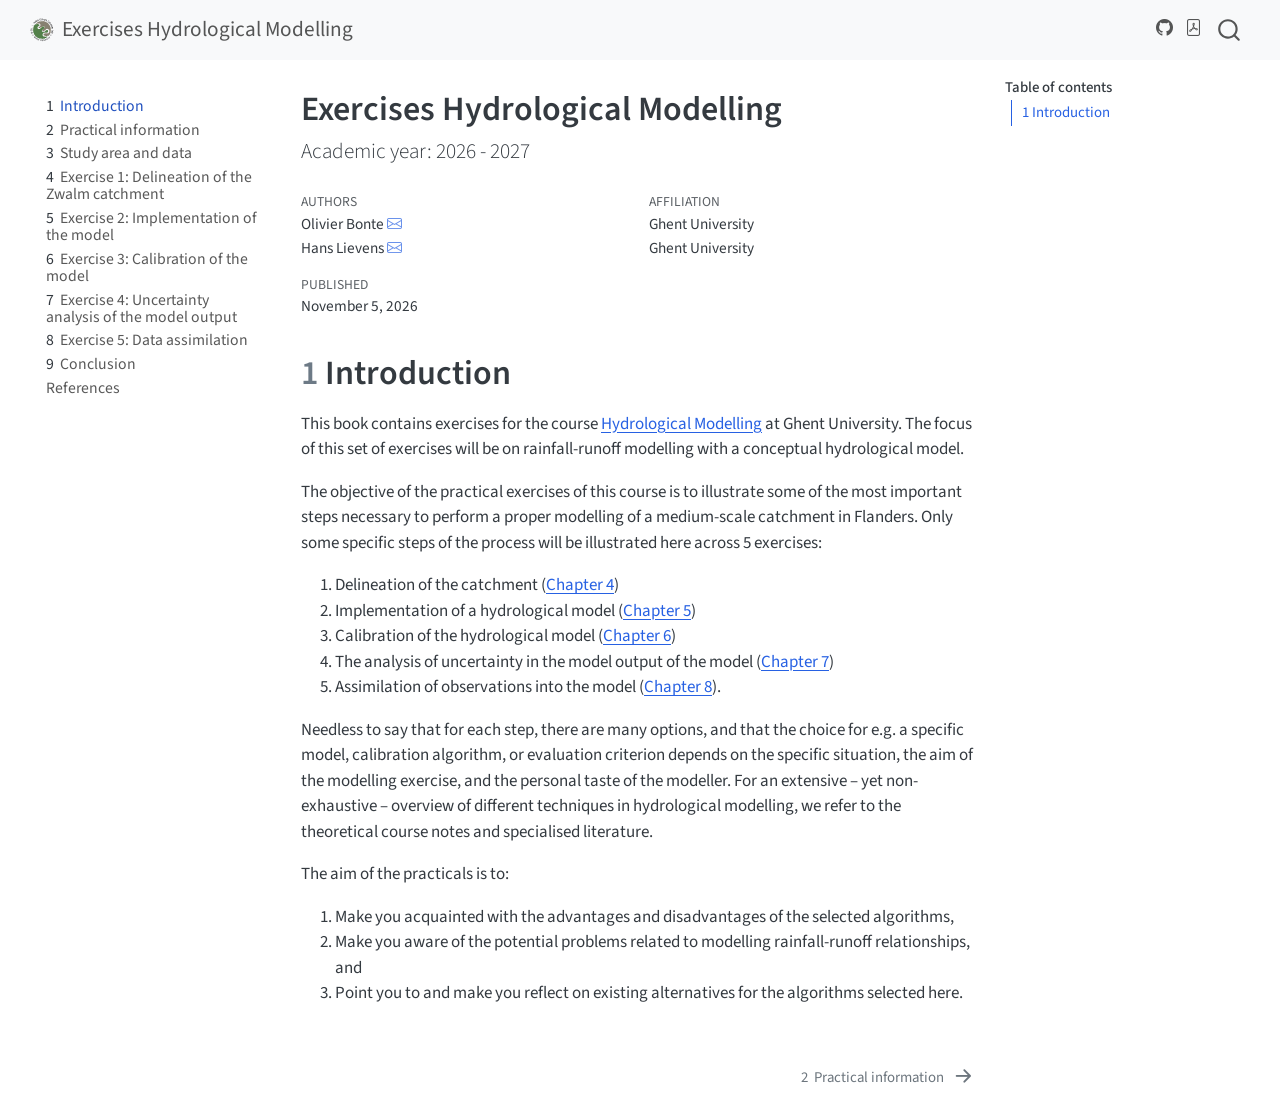
==== index.html @ cb303ff0 "Built site for gh-pages" ====
<!DOCTYPE html>
<html xmlns="http://www.w3.org/1999/xhtml" lang="en" xml:lang="en"><head>

<meta charset="utf-8">
<meta name="generator" content="quarto-1.10.18">

<meta name="viewport" content="width=device-width, initial-scale=1.0, user-scalable=yes">

<meta name="author" content="Olivier Bonte">
<meta name="author" content="Hans Lievens">
<meta name="dcterms.date" content="2026-11-05">

<title>Exercises Hydrological Modelling</title>
<style>
/* Default styles provided by pandoc.
** See https://pandoc.org/MANUAL.html#variables-for-html for config info.
*/
span.smallcaps{font-variant: small-caps;}
div.columns{display: flex; gap: 1.5em;}
div.column{flex: auto;}
@media screen {
div.columns{gap: min(4vw, 1.5em);}
div.column{overflow-x: auto;}
}
div.hanging-indent{margin-left: 1.5em; text-indent: -1.5em;}
ul.task-list{list-style: none;}
ul.task-list li input[type="checkbox"] {
  width: 0.8em;
  margin: 0 0.8em 0.2em -1em; /* quarto-specific, see https://github.com/quarto-dev/quarto-cli/issues/4556 */ 
  vertical-align: middle;
}
</style>


<script src="site_libs/quarto-nav/quarto-nav.js"></script>
<script src="site_libs/quarto-nav/headroom.min.js"></script>
<script src="site_libs/clipboard/clipboard.min.js"></script>
<script src="site_libs/quarto-search/autocomplete.umd.js"></script>
<script src="site_libs/quarto-search/fuse.min.js"></script>
<script src="site_libs/quarto-search/quarto-search.js"></script>
<meta name="quarto:offset" content="./">
<link href="./0_practical_info.html" rel="next">
<script src="site_libs/quarto-html/quarto.js" type="module"></script>
<script src="site_libs/quarto-html/tabsets/tabsets.js" type="module"></script>
<script src="site_libs/quarto-html/popper.min.js"></script>
<script src="site_libs/quarto-html/tippy.umd.min.js"></script>
<script src="site_libs/quarto-html/anchor.min.js"></script>
<link href="site_libs/quarto-html/tippy.css" rel="stylesheet">
<link href="site_libs/quarto-html/quarto-syntax-highlighting-64a204ab8560d761af7679ceaba22944.css" rel="stylesheet" id="quarto-text-highlighting-styles">
<script src="site_libs/bootstrap/bootstrap.min.js"></script>
<link href="site_libs/bootstrap/bootstrap-icons.css" rel="stylesheet">
<link href="site_libs/bootstrap/bootstrap-57ee12371a55138af539981169048edf.min.css" rel="stylesheet" append-hash="true" id="quarto-bootstrap" data-mode="light">
<script id="quarto-search-options" type="application/json">{
  "location": "navbar",
  "copy-button": false,
  "collapse-after": 3,
  "panel-placement": "end",
  "type": "overlay",
  "limit": 50,
  "keyboard-shortcut": [
    "f",
    "/",
    "s"
  ],
  "show-item-context": false,
  "language": {
    "search-no-results-text": "No results",
    "search-matching-documents-text": "matching documents",
    "search-copy-link-title": "Copy link to search",
    "search-hide-matches-text": "Hide additional matches",
    "search-more-match-text": "more match in this document",
    "search-more-matches-text": "more matches in this document",
    "search-clear-button-title": "Clear",
    "search-text-placeholder": "",
    "search-detached-cancel-button-title": "Cancel",
    "search-submit-button-title": "Submit",
    "search-label": "Search"
  }
}</script>


</head>

<body class="nav-sidebar floating nav-fixed quarto-light">

<div id="quarto-search-results"></div>
  <header id="quarto-header" class="headroom fixed-top">
    <nav class="navbar navbar-expand-lg " data-bs-theme="dark">
      <div class="navbar-container container-fluid">
      <div class="navbar-brand-container mx-auto">
    <a href="./index.html" class="navbar-brand navbar-brand-logo">
    <img src="./figures/logo_H-CEL_no_background.svg" alt="" class="navbar-logo light-content">
    <img src="./figures/logo_H-CEL_no_background.svg" alt="" class="navbar-logo dark-content">
    </a>
    <a class="navbar-brand" href="./index.html">
    <span class="navbar-title">Exercises Hydrological Modelling</span>
    </a>
  </div>
        <div class="quarto-navbar-tools tools-end">
    <a href="https://github.com/h-cel/hydrological-modelling-public" title="Source Code" class="quarto-navigation-tool px-1" aria-label="Source Code"><i class="bi bi-github"></i></a>
    <a href="./Exercises-Hydrological-Modelling.pdf" title="Download PDF" class="quarto-navigation-tool px-1" aria-label="Download PDF"><i class="bi bi-file-pdf"></i></a>
</div>
          <div id="quarto-search" class="" title="Search"></div>
      </div> <!-- /container-fluid -->
    </nav>
  <nav class="quarto-secondary-nav">
    <div class="container-fluid d-flex">
      <button type="button" class="quarto-btn-toggle btn" data-bs-toggle="collapse" role="button" data-bs-target=".quarto-sidebar-collapse-item" aria-controls="quarto-sidebar" aria-expanded="false" aria-label="Toggle sidebar navigation" onclick="if (window.quartoToggleHeadroom) { window.quartoToggleHeadroom(); }">
        <i class="bi bi-layout-text-sidebar-reverse"></i>
      </button>
        <nav class="quarto-page-breadcrumbs" aria-label="breadcrumb"><ol class="breadcrumb"><li class="breadcrumb-item"><a href="./index.html"><span class="chapter-number">1</span>&nbsp; <span class="chapter-title">Introduction</span></a></li></ol></nav>
        <a class="flex-grow-1" role="navigation" data-bs-toggle="collapse" data-bs-target=".quarto-sidebar-collapse-item" aria-controls="quarto-sidebar" aria-expanded="false" aria-label="Toggle sidebar navigation" onclick="if (window.quartoToggleHeadroom) { window.quartoToggleHeadroom(); }">      
        </a>
    </div>
  </nav>
</header>
<!-- content -->
<div id="quarto-content" class="quarto-container page-columns page-rows-contents page-layout-article page-navbar">
<!-- sidebar -->
  <nav id="quarto-sidebar" class="sidebar collapse collapse-horizontal quarto-sidebar-collapse-item sidebar-navigation floating overflow-auto">
    <div class="sidebar-menu-container"> 
    <ul class="list-unstyled mt-1">
        <li class="sidebar-item">
  <div class="sidebar-item-container"> 
  <a href="./index.html" class="sidebar-item-text sidebar-link active">
 <span class="menu-text"><span class="chapter-number">1</span>&nbsp; <span class="chapter-title">Introduction</span></span></a>
  </div>
</li>
        <li class="sidebar-item">
  <div class="sidebar-item-container"> 
  <a href="./0_practical_info.html" class="sidebar-item-text sidebar-link">
 <span class="menu-text"><span class="chapter-number">2</span>&nbsp; <span class="chapter-title">Practical information</span></span></a>
  </div>
</li>
        <li class="sidebar-item">
  <div class="sidebar-item-container"> 
  <a href="./0_study_area_and_data.html" class="sidebar-item-text sidebar-link">
 <span class="menu-text"><span class="chapter-number">3</span>&nbsp; <span class="chapter-title">Study area and data</span></span></a>
  </div>
</li>
        <li class="sidebar-item">
  <div class="sidebar-item-container"> 
  <a href="./1_catchment_delineation.html" class="sidebar-item-text sidebar-link">
 <span class="menu-text"><span class="chapter-number">4</span>&nbsp; <span class="chapter-title">Exercise 1: Delineation of the Zwalm catchment</span></span></a>
  </div>
</li>
        <li class="sidebar-item">
  <div class="sidebar-item-container"> 
  <a href="./2_model_implementation.html" class="sidebar-item-text sidebar-link">
 <span class="menu-text"><span class="chapter-number">5</span>&nbsp; <span class="chapter-title">Exercise 2: Implementation of the model</span></span></a>
  </div>
</li>
        <li class="sidebar-item">
  <div class="sidebar-item-container"> 
  <a href="./3_model_calibration.html" class="sidebar-item-text sidebar-link">
 <span class="menu-text"><span class="chapter-number">6</span>&nbsp; <span class="chapter-title">Exercise 3: Calibration of the model</span></span></a>
  </div>
</li>
        <li class="sidebar-item">
  <div class="sidebar-item-container"> 
  <a href="./4_model_uncertainty.html" class="sidebar-item-text sidebar-link">
 <span class="menu-text"><span class="chapter-number">7</span>&nbsp; <span class="chapter-title">Exercise 4: Uncertainty analysis of the model output</span></span></a>
  </div>
</li>
        <li class="sidebar-item">
  <div class="sidebar-item-container"> 
  <a href="./5_data_assimilation.html" class="sidebar-item-text sidebar-link">
 <span class="menu-text"><span class="chapter-number">8</span>&nbsp; <span class="chapter-title">Exercise 5: Data assimilation</span></span></a>
  </div>
</li>
        <li class="sidebar-item">
  <div class="sidebar-item-container"> 
  <a href="./6_conclusion.html" class="sidebar-item-text sidebar-link">
 <span class="menu-text"><span class="chapter-number">9</span>&nbsp; <span class="chapter-title">Conclusion</span></span></a>
  </div>
</li>
        <li class="sidebar-item">
  <div class="sidebar-item-container"> 
  <a href="./references.html" class="sidebar-item-text sidebar-link">
 <span class="menu-text">References</span></a>
  </div>
</li>
    </ul>
    </div>
</nav>
<div id="quarto-sidebar-glass" class="quarto-sidebar-collapse-item" data-bs-toggle="collapse" data-bs-target=".quarto-sidebar-collapse-item"></div>
<!-- margin-sidebar -->
    <div id="quarto-margin-sidebar" class="sidebar margin-sidebar">
        <nav id="TOC" role="doc-toc" class="toc-active">
    <h2 id="toc-title">Table of contents</h2>
   
  <ul>
  <li><a href="#introduction" id="toc-introduction" class="nav-link active" data-scroll-target="#introduction"><span class="header-section-number">1</span> Introduction</a></li>
  </ul>
</nav>
    </div>
<!-- main -->
<main class="content" id="quarto-document-content">

<header id="title-block-header" class="quarto-title-block default">
<div class="quarto-title">
<h1 class="title">Exercises Hydrological Modelling</h1>
<p class="subtitle lead">Academic year: 2026 - 2027</p>
</div>


<div class="quarto-title-meta-author">
  <div class="quarto-title-meta-heading">Authors</div>
  <div class="quarto-title-meta-heading">Affiliation</div>
  
    <div class="quarto-title-meta-contents">
    <p class="author">Olivier Bonte <a href="mailto:olivier.bonte@ugent.be" class="quarto-title-author-email"><i class="bi bi-envelope"></i></a> </p>
  </div>
  <div class="quarto-title-meta-contents">
        <p class="affiliation">
            Ghent University
          </p>
      </div>
    <div class="quarto-title-meta-contents">
    <p class="author">Hans Lievens <a href="mailto:hans.lievens@ugent.be" class="quarto-title-author-email"><i class="bi bi-envelope"></i></a> </p>
  </div>
  <div class="quarto-title-meta-contents">
        <p class="affiliation">
            Ghent University
          </p>
      </div>
  </div>

<div class="quarto-title-meta">

      
    <div>
    <div class="quarto-title-meta-heading">Published</div>
    <div class="quarto-title-meta-contents">
      <p class="date">November 5, 2026</p>
    </div>
  </div>
  
    
  </div>
  


</header>


<section id="introduction" class="level1" data-number="1">
<h1 data-number="1"><span class="header-section-number">1</span> Introduction</h1>
<p>This book contains exercises for the course <a href="https://studiekiezer.ugent.be/2026/studiefiche/en/I002659">Hydrological Modelling</a> at Ghent University. The focus of this set of exercises will be on rainfall-runoff modelling with a conceptual hydrological model.</p>
<p>The objective of the practical exercises of this course is to illustrate some of the most important steps necessary to perform a proper modelling of a medium-scale catchment in Flanders. Only some specific steps of the process will be illustrated here across 5 exercises:</p>
<ol type="1">
<li>Delineation of the catchment (<a href="1_catchment_delineation.html" class="quarto-xref"><span>Chapter 4</span></a>)</li>
<li>Implementation of a hydrological model (<a href="2_model_implementation.html" class="quarto-xref"><span>Chapter 5</span></a>)</li>
<li>Calibration of the hydrological model (<a href="3_model_calibration.html" class="quarto-xref"><span>Chapter 6</span></a>)</li>
<li>The analysis of uncertainty in the model output of the model (<a href="4_model_uncertainty.html" class="quarto-xref"><span>Chapter 7</span></a>)</li>
<li>Assimilation of observations into the model (<a href="5_data_assimilation.html" class="quarto-xref"><span>Chapter 8</span></a>).</li>
</ol>
<p>Needless to say that for each step, there are many options, and that the choice for e.g.&nbsp;a specific model, calibration algorithm, or evaluation criterion depends on the specific situation, the aim of the modelling exercise, and the personal taste of the modeller. For an extensive – yet non-exhaustive – overview of different techniques in hydrological modelling, we refer to the theoretical course notes and specialised literature.</p>
<p>The aim of the practicals is to:</p>
<ol type="1">
<li>Make you acquainted with the advantages and disadvantages of the selected algorithms,</li>
<li>Make you aware of the potential problems related to modelling rainfall-runoff relationships, and</li>
<li>Point you to and make you reflect on existing alternatives for the algorithms selected here.</li>
</ol>


</section>

</main> <!-- /main -->
<script id="quarto-html-after-body" type="application/javascript">
  window.document.addEventListener("DOMContentLoaded", function (event) {
    const icon = "";
    const anchorJS = new window.AnchorJS();
    anchorJS.options = {
      placement: 'right',
      icon: icon
    };
    anchorJS.add('.anchored');
    const isCodeAnnotation = (el) => {
      for (const clz of el.classList) {
        if (clz.startsWith('code-annotation-')) {                     
          return true;
        }
      }
      return false;
    }
    const onCopySuccess = function(e) {
      // button target
      const button = e.trigger;
      // don't keep focus
      button.blur();
      // flash "checked"
      button.classList.add('code-copy-button-checked');
      var currentTitle = button.getAttribute("title");
      button.setAttribute("title", "Copied!");
      let tooltip;
      if (window.bootstrap) {
        button.setAttribute("data-bs-toggle", "tooltip");
        button.setAttribute("data-bs-placement", "left");
        button.setAttribute("data-bs-title", "Copied!");
        tooltip = new bootstrap.Tooltip(button, 
          { trigger: "manual", 
            customClass: "code-copy-button-tooltip",
            offset: [0, -8]});
        tooltip.show();    
      }
      setTimeout(function() {
        if (tooltip) {
          tooltip.hide();
          button.removeAttribute("data-bs-title");
          button.removeAttribute("data-bs-toggle");
          button.removeAttribute("data-bs-placement");
        }
        button.setAttribute("title", currentTitle);
        button.classList.remove('code-copy-button-checked');
      }, 1000);
      // clear code selection
      e.clearSelection();
    }
    const getTextToCopy = function(trigger) {
      const outerScaffold = trigger.parentElement.cloneNode(true);
      const codeEl = outerScaffold.querySelector('code');
      for (const childEl of codeEl.children) {
        if (isCodeAnnotation(childEl)) {
          childEl.remove();
        }
      }
      return codeEl.innerText;
    }
    const clipboard = new window.ClipboardJS('.code-copy-button:not([data-in-quarto-modal])', {
      text: getTextToCopy
    });
    clipboard.on('success', onCopySuccess);
    if (window.document.getElementById('quarto-embedded-source-code-modal')) {
      const clipboardModal = new window.ClipboardJS('.code-copy-button[data-in-quarto-modal]', {
        text: getTextToCopy,
        container: window.document.getElementById('quarto-embedded-source-code-modal')
      });
      clipboardModal.on('success', onCopySuccess);
    }
      var localhostRegex = new RegExp(/^(?:http|https):\/\/localhost\:?[0-9]*\//);
      var mailtoRegex = new RegExp(/^mailto:/);
        var filterRegex = new RegExp('/' + window.location.host + '/');
      var isInternal = (href) => {
          return filterRegex.test(href) || localhostRegex.test(href) || mailtoRegex.test(href);
      }
      // Inspect non-navigation links and adorn them if external
     var links = window.document.querySelectorAll('a[href]:not(.nav-link):not(.navbar-brand):not(.toc-action):not(.sidebar-link):not(.sidebar-item-toggle):not(.pagination-link):not(.no-external):not([aria-hidden]):not(.dropdown-item):not(.quarto-navigation-tool):not(.about-link)');
      for (var i=0; i<links.length; i++) {
        const link = links[i];
        if (!isInternal(link.href)) {
          // undo the damage that might have been done by quarto-nav.js in the case of
          // links that we want to consider external
          if (link.dataset.originalHref !== undefined) {
            link.href = link.dataset.originalHref;
          }
        }
      }
    function tippyHover(el, contentFn, onTriggerFn, onUntriggerFn) {
      const config = {
        allowHTML: true,
        maxWidth: 500,
        delay: 100,
        arrow: false,
        appendTo: function(el) {
            return el.parentElement;
        },
        interactive: true,
        interactiveBorder: 10,
        theme: 'quarto',
        placement: 'bottom-start',
      };
      if (contentFn) {
        config.content = contentFn;
      }
      if (onTriggerFn) {
        config.onTrigger = onTriggerFn;
      }
      if (onUntriggerFn) {
        config.onUntrigger = onUntriggerFn;
      }
      window.tippy(el, config); 
    }
    const noterefs = window.document.querySelectorAll('a[role="doc-noteref"]');
    for (var i=0; i<noterefs.length; i++) {
      const ref = noterefs[i];
      tippyHover(ref, function() {
        // use id or data attribute instead here
        let href = ref.getAttribute('data-footnote-href') || ref.getAttribute('href');
        try { href = new URL(href).hash; } catch {}
        const id = href.replace(/^#\/?/, "");
        const note = window.document.getElementById(id);
        if (note) {
          return note.innerHTML;
        } else {
          return "";
        }
      });
    }
    const xrefs = window.document.querySelectorAll('a.quarto-xref');
    const processXRef = (id, note) => {
      // Strip column container classes
      const stripColumnClz = (el) => {
        el.classList.remove("page-full", "page-columns");
        if (el.children) {
          for (const child of el.children) {
            stripColumnClz(child);
          }
        }
      }
      stripColumnClz(note)
      if (id === null || id.startsWith('sec-')) {
        // Special case sections, only their first couple elements
        const container = document.createElement("div");
        if (note.children && note.children.length > 2) {
          container.appendChild(note.children[0].cloneNode(true));
          for (let i = 1; i < note.children.length; i++) {
            const child = note.children[i];
            if (child.tagName === "P" && child.innerText === "") {
              continue;
            } else {
              container.appendChild(child.cloneNode(true));
              break;
            }
          }
          if (window.Quarto?.typesetMath) {
            window.Quarto.typesetMath(container);
          }
          return container.innerHTML
        } else {
          if (window.Quarto?.typesetMath) {
            window.Quarto.typesetMath(note);
          }
          return note.innerHTML;
        }
      } else {
        // Remove any anchor links if they are present
        const anchorLink = note.querySelector('a.anchorjs-link');
        if (anchorLink) {
          anchorLink.remove();
        }
        if (window.Quarto?.typesetMath) {
          window.Quarto.typesetMath(note);
        }
        if (note.classList.contains("callout")) {
          return note.outerHTML;
        } else {
          return note.innerHTML;
        }
      }
    }
    for (var i=0; i<xrefs.length; i++) {
      const xref = xrefs[i];
      tippyHover(xref, undefined, function(instance) {
        instance.disable();
        let url = xref.getAttribute('href');
        let hash = undefined; 
        if (url.startsWith('#')) {
          hash = url;
        } else {
          try { hash = new URL(url).hash; } catch {}
        }
        if (hash) {
          const id = hash.replace(/^#\/?/, "");
          const note = window.document.getElementById(id);
          if (note !== null) {
            try {
              const html = processXRef(id, note.cloneNode(true));
              instance.setContent(html);
            } finally {
              instance.enable();
              instance.show();
            }
          } else {
            // See if we can fetch this
            fetch(url.split('#')[0])
            .then(res => res.text())
            .then(html => {
              const parser = new DOMParser();
              const htmlDoc = parser.parseFromString(html, "text/html");
              const note = htmlDoc.getElementById(id);
              if (note !== null) {
                const html = processXRef(id, note);
                instance.setContent(html);
              } 
            }).finally(() => {
              instance.enable();
              instance.show();
            });
          }
        } else {
          // See if we can fetch a full url (with no hash to target)
          // This is a special case and we should probably do some content thinning / targeting
          fetch(url)
          .then(res => res.text())
          .then(html => {
            const parser = new DOMParser();
            const htmlDoc = parser.parseFromString(html, "text/html");
            const note = htmlDoc.querySelector('main.content');
            if (note !== null) {
              // This should only happen for chapter cross references
              // (since there is no id in the URL)
              // remove the first header
              if (note.children.length > 0 && note.children[0].tagName === "HEADER") {
                note.children[0].remove();
              }
              const html = processXRef(null, note);
              instance.setContent(html);
            } 
          }).finally(() => {
            instance.enable();
            instance.show();
          });
        }
      }, function(instance) {
      });
    }
        let selectedAnnoteEl;
        const selectorForAnnotation = ( cell, annotation) => {
          let cellAttr = 'data-code-cell="' + cell + '"';
          let lineAttr = 'data-code-annotation="' +  annotation + '"';
          const selector = 'span[' + cellAttr + '][' + lineAttr + ']';
          return selector;
        }
        const selectCodeLines = (annoteEl) => {
          const doc = window.document;
          const targetCell = annoteEl.getAttribute("data-target-cell");
          const targetAnnotation = annoteEl.getAttribute("data-target-annotation");
          const annoteSpan = window.document.querySelector(selectorForAnnotation(targetCell, targetAnnotation));
          const lines = annoteSpan.getAttribute("data-code-lines").split(",");
          const lineIds = lines.map((line) => {
            return targetCell + "-" + line;
          })
          let top = null;
          let height = null;
          let parent = null;
          if (lineIds.length > 0) {
              //compute the position of the single el (top and bottom and make a div)
              const el = window.document.getElementById(lineIds[0]);
              top = el.offsetTop;
              height = el.offsetHeight;
              parent = el.parentElement.parentElement;
            if (lineIds.length > 1) {
              const lastEl = window.document.getElementById(lineIds[lineIds.length - 1]);
              const bottom = lastEl.offsetTop + lastEl.offsetHeight;
              height = bottom - top;
            }
            if (top !== null && height !== null && parent !== null) {
              // cook up a div (if necessary) and position it 
              let div = window.document.getElementById("code-annotation-line-highlight");
              if (div === null) {
                div = window.document.createElement("div");
                div.setAttribute("id", "code-annotation-line-highlight");
                div.style.position = 'absolute';
                parent.appendChild(div);
              }
              div.style.top = top - 2 + "px";
              div.style.height = height + 4 + "px";
              div.style.left = 0;
              let gutterDiv = window.document.getElementById("code-annotation-line-highlight-gutter");
              if (gutterDiv === null) {
                gutterDiv = window.document.createElement("div");
                gutterDiv.setAttribute("id", "code-annotation-line-highlight-gutter");
                gutterDiv.style.position = 'absolute';
                const codeCell = window.document.getElementById(targetCell);
                const gutter = codeCell.querySelector('.code-annotation-gutter');
                gutter.appendChild(gutterDiv);
              }
              gutterDiv.style.top = top - 2 + "px";
              gutterDiv.style.height = height + 4 + "px";
            }
            selectedAnnoteEl = annoteEl;
          }
        };
        const unselectCodeLines = () => {
          const elementsIds = ["code-annotation-line-highlight", "code-annotation-line-highlight-gutter"];
          elementsIds.forEach((elId) => {
            const div = window.document.getElementById(elId);
            if (div) {
              div.remove();
            }
          });
          selectedAnnoteEl = undefined;
        };
          // Handle positioning of the toggle
      window.addEventListener(
        "resize",
        throttle(() => {
          elRect = undefined;
          if (selectedAnnoteEl) {
            selectCodeLines(selectedAnnoteEl);
          }
        }, 10)
      );
      function throttle(fn, ms) {
      let throttle = false;
      let timer;
        return (...args) => {
          if(!throttle) { // first call gets through
              fn.apply(this, args);
              throttle = true;
          } else { // all the others get throttled
              if(timer) clearTimeout(timer); // cancel #2
              timer = setTimeout(() => {
                fn.apply(this, args);
                timer = throttle = false;
              }, ms);
          }
        };
      }
        // Attach click handler to the DT
        const annoteDls = window.document.querySelectorAll('dt[data-target-cell]');
        for (const annoteDlNode of annoteDls) {
          annoteDlNode.addEventListener('click', (event) => {
            const clickedEl = event.target;
            if (clickedEl !== selectedAnnoteEl) {
              unselectCodeLines();
              const activeEl = window.document.querySelector('dt[data-target-cell].code-annotation-active');
              if (activeEl) {
                activeEl.classList.remove('code-annotation-active');
              }
              selectCodeLines(clickedEl);
              clickedEl.classList.add('code-annotation-active');
            } else {
              // Unselect the line
              unselectCodeLines();
              clickedEl.classList.remove('code-annotation-active');
            }
          });
        }
    const findCites = (el) => {
      const parentEl = el.parentElement;
      if (parentEl) {
        const cites = parentEl.dataset.cites;
        if (cites) {
          return {
            el,
            cites: cites.split(' ')
          };
        } else {
          return findCites(el.parentElement)
        }
      } else {
        return undefined;
      }
    };
    var bibliorefs = window.document.querySelectorAll('a[role="doc-biblioref"]');
    for (var i=0; i<bibliorefs.length; i++) {
      const ref = bibliorefs[i];
      const citeInfo = findCites(ref);
      if (citeInfo) {
        tippyHover(citeInfo.el, function() {
          var popup = window.document.createElement('div');
          citeInfo.cites.forEach(function(cite) {
            var citeDiv = window.document.createElement('div');
            citeDiv.classList.add('hanging-indent');
            citeDiv.classList.add('csl-entry');
            var biblioDiv = window.document.getElementById('ref-' + cite);
            if (biblioDiv) {
              citeDiv.innerHTML = biblioDiv.innerHTML;
            }
            popup.appendChild(citeDiv);
          });
          return popup.innerHTML;
        });
      }
    }
  });
  </script>
<nav class="page-navigation">
  <div class="nav-page nav-page-previous">
  </div>
  <div class="nav-page nav-page-next">
      <a href="./0_practical_info.html" class="pagination-link" aria-label="Practical information">
        <span class="nav-page-text"><span class="chapter-number">2</span>&nbsp; <span class="chapter-title">Practical information</span></span> <i class="bi bi-arrow-right-short"></i>
      </a>
  </div>
</nav>
</div> <!-- /content -->




</body></html>
---- site_libs/quarto-html/tippy.css ----
.tippy-box[data-animation=fade][data-state=hidden]{opacity:0}[data-tippy-root]{max-width:calc(100vw - 10px)}.tippy-box{position:relative;background-color:#333;color:#fff;border-radius:4px;font-size:14px;line-height:1.4;white-space:normal;outline:0;transition-property:transform,visibility,opacity}.tippy-box[data-placement^=top]>.tippy-arrow{bottom:0}.tippy-box[data-placement^=top]>.tippy-arrow:before{bottom:-7px;left:0;border-width:8px 8px 0;border-top-color:initial;transform-origin:center top}.tippy-box[data-placement^=bottom]>.tippy-arrow{top:0}.tippy-box[data-placement^=bottom]>.tippy-arrow:before{top:-7px;left:0;border-width:0 8px 8px;border-bottom-color:initial;transform-origin:center bottom}.tippy-box[data-placement^=left]>.tippy-arrow{right:0}.tippy-box[data-placement^=left]>.tippy-arrow:before{border-width:8px 0 8px 8px;border-left-color:initial;right:-7px;transform-origin:center left}.tippy-box[data-placement^=right]>.tippy-arrow{left:0}.tippy-box[data-placement^=right]>.tippy-arrow:before{left:-7px;border-width:8px 8px 8px 0;border-right-color:initial;transform-origin:center right}.tippy-box[data-inertia][data-state=visible]{transition-timing-function:cubic-bezier(.54,1.5,.38,1.11)}.tippy-arrow{width:16px;height:16px;color:#333}.tippy-arrow:before{content:"";position:absolute;border-color:transparent;border-style:solid}.tippy-content{position:relative;padding:5px 9px;z-index:1}
---- site_libs/quarto-html/quarto-syntax-highlighting-64a204ab8560d761af7679ceaba22944.css ----
/* quarto syntax highlight colors */
:root {
  --quarto-hl-ot-color: #003B4F;
  --quarto-hl-at-color: #657422;
  --quarto-hl-ss-color: #20794D;
  --quarto-hl-an-color: #5E5E5E;
  --quarto-hl-fu-color: #4758AB;
  --quarto-hl-st-color: #20794D;
  --quarto-hl-cf-color: #003B4F;
  --quarto-hl-op-color: #5E5E5E;
  --quarto-hl-er-color: #AD0000;
  --quarto-hl-bn-color: #AD0000;
  --quarto-hl-al-color: #AD0000;
  --quarto-hl-va-color: #111111;
  --quarto-hl-bu-color: inherit;
  --quarto-hl-ex-color: inherit;
  --quarto-hl-pp-color: #AD0000;
  --quarto-hl-in-color: #5E5E5E;
  --quarto-hl-vs-color: #20794D;
  --quarto-hl-wa-color: #5E5E5E;
  --quarto-hl-do-color: #5E5E5E;
  --quarto-hl-im-color: #00769E;
  --quarto-hl-ch-color: #20794D;
  --quarto-hl-dt-color: #AD0000;
  --quarto-hl-fl-color: #AD0000;
  --quarto-hl-co-color: #5E5E5E;
  --quarto-hl-cv-color: #5E5E5E;
  --quarto-hl-cn-color: #8f5902;
  --quarto-hl-sc-color: #5E5E5E;
  --quarto-hl-dv-color: #AD0000;
  --quarto-hl-kw-color: #003B4F;
}

/* other quarto variables */
:root {
  --quarto-font-monospace: SFMono-Regular, Menlo, Monaco, Consolas, "Liberation Mono", "Courier New", monospace;
}

/* syntax highlight based on Pandoc's rules */
pre > code.sourceCode > span {
  color: #003B4F;
}

code.sourceCode > span {
  color: #003B4F;
}

div.sourceCode,
div.sourceCode pre.sourceCode {
  color: #003B4F;
}

/* Normal */
code span {
  color: #003B4F;
}

/* Alert */
code span.al {
  color: #AD0000;
  font-style: inherit;
}

/* Annotation */
code span.an {
  color: #5E5E5E;
  font-style: inherit;
}

/* Attribute */
code span.at {
  color: #657422;
  font-style: inherit;
}

/* BaseN */
code span.bn {
  color: #AD0000;
  font-style: inherit;
}

/* BuiltIn */
code span.bu {
  font-style: inherit;
}

/* ControlFlow */
code span.cf {
  color: #003B4F;
  font-weight: bold;
  font-style: inherit;
}

/* Char */
code span.ch {
  color: #20794D;
  font-style: inherit;
}

/* Constant */
code span.cn {
  color: #8f5902;
  font-style: inherit;
}

/* Comment */
code span.co {
  color: #5E5E5E;
  font-style: inherit;
}

/* CommentVar */
code span.cv {
  color: #5E5E5E;
  font-style: italic;
}

/* Documentation */
code span.do {
  color: #5E5E5E;
  font-style: italic;
}

/* DataType */
code span.dt {
  color: #AD0000;
  font-style: inherit;
}

/* DecVal */
code span.dv {
  color: #AD0000;
  font-style: inherit;
}

/* Error */
code span.er {
  color: #AD0000;
  font-style: inherit;
}

/* Extension */
code span.ex {
  font-style: inherit;
}

/* Float */
code span.fl {
  color: #AD0000;
  font-style: inherit;
}

/* Function */
code span.fu {
  color: #4758AB;
  font-style: inherit;
}

/* Import */
code span.im {
  color: #00769E;
  font-style: inherit;
}

/* Information */
code span.in {
  color: #5E5E5E;
  font-style: inherit;
}

/* Keyword */
code span.kw {
  color: #003B4F;
  font-weight: bold;
  font-style: inherit;
}

/* Operator */
code span.op {
  color: #5E5E5E;
  font-style: inherit;
}

/* Other */
code span.ot {
  color: #003B4F;
  font-style: inherit;
}

/* Preprocessor */
code span.pp {
  color: #AD0000;
  font-style: inherit;
}

/* SpecialChar */
code span.sc {
  color: #5E5E5E;
  font-style: inherit;
}

/* SpecialString */
code span.ss {
  color: #20794D;
  font-style: inherit;
}

/* String */
code span.st {
  color: #20794D;
  font-style: inherit;
}

/* Variable */
code span.va {
  color: #111111;
  font-style: inherit;
}

/* VerbatimString */
code span.vs {
  color: #20794D;
  font-style: inherit;
}

/* Warning */
code span.wa {
  color: #5E5E5E;
  font-style: italic;
}

.prevent-inlining {
  content: "</";
}

/*# sourceMappingURL=9d8d5bb603a83b8298b89080a598c93b.css.map */
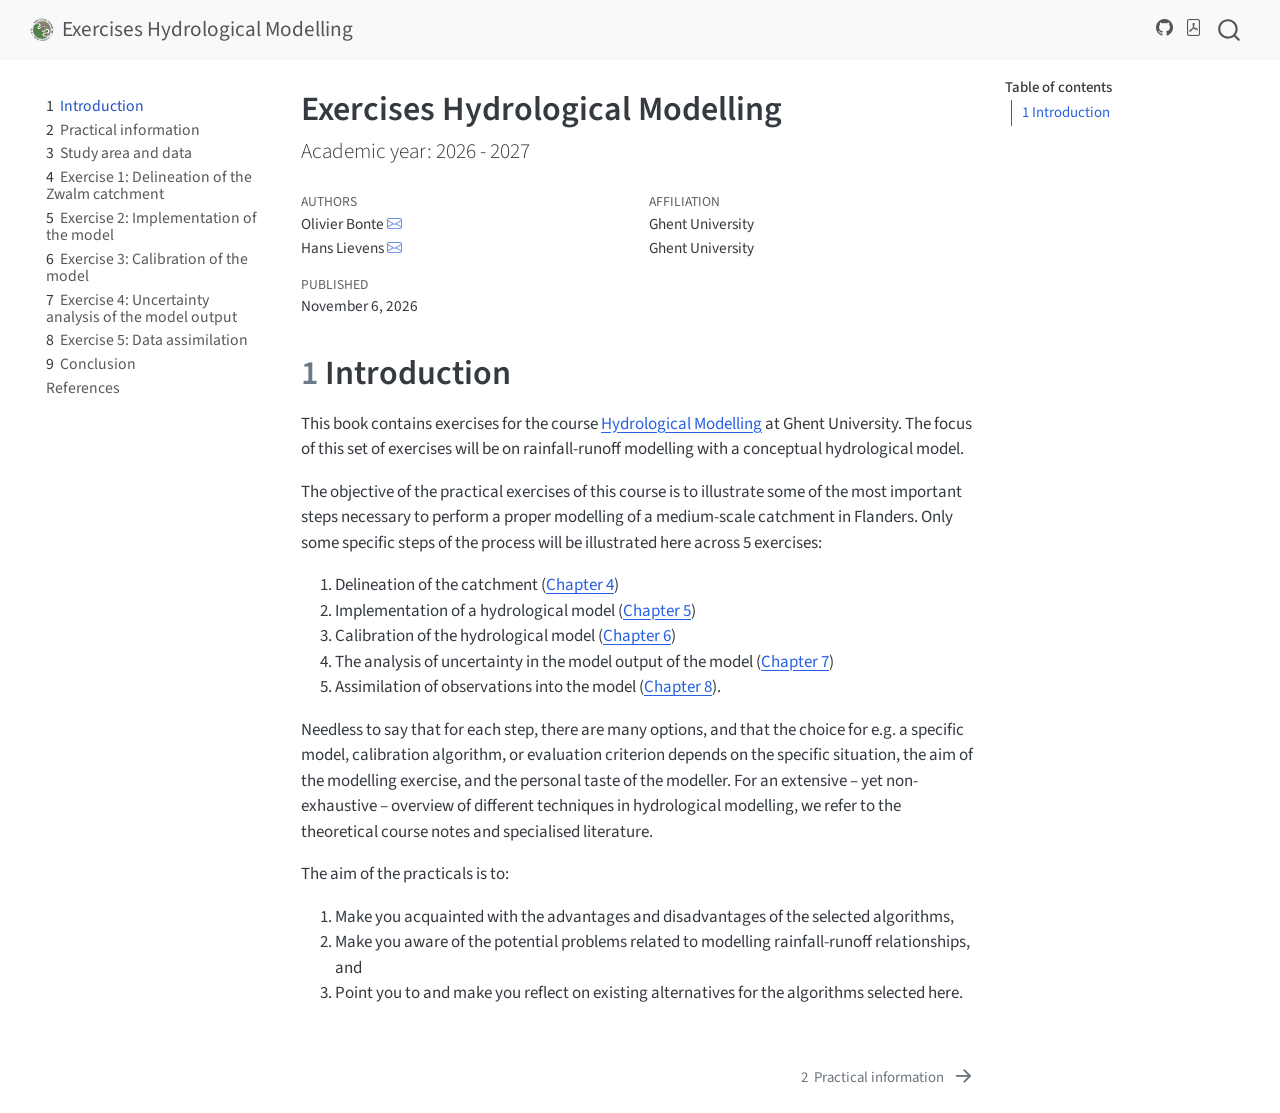
==== commit cedd7b4d: "Built site for gh-pages" ====
--- a/index.html
+++ b/index.html
@@ -8,7 +8,7 @@
 
 <meta name="author" content="Olivier Bonte">
 <meta name="author" content="Hans Lievens">
-<meta name="dcterms.date" content="2026-11-05">
+<meta name="dcterms.date" content="2026-11-06">
 
 <title>Exercises Hydrological Modelling</title>
 <style>
@@ -49,7 +49,7 @@
 <link href="site_libs/quarto-html/quarto-syntax-highlighting-64a204ab8560d761af7679ceaba22944.css" rel="stylesheet" id="quarto-text-highlighting-styles">
 <script src="site_libs/bootstrap/bootstrap.min.js"></script>
 <link href="site_libs/bootstrap/bootstrap-icons.css" rel="stylesheet">
-<link href="site_libs/bootstrap/bootstrap-57ee12371a55138af539981169048edf.min.css" rel="stylesheet" append-hash="true" id="quarto-bootstrap" data-mode="light">
+<link href="site_libs/bootstrap/bootstrap-387af31c626f98c798a5fa383f4c6d96.min.css" rel="stylesheet" append-hash="true" id="quarto-bootstrap" data-mode="light">
 <script id="quarto-search-options" type="application/json">{
   "location": "navbar",
   "copy-button": false,
@@ -232,7 +232,7 @@
     <div>
     <div class="quarto-title-meta-heading">Published</div>
     <div class="quarto-title-meta-contents">
-      <p class="date">November 5, 2026</p>
+      <p class="date">November 6, 2026</p>
     </div>
   </div>
   
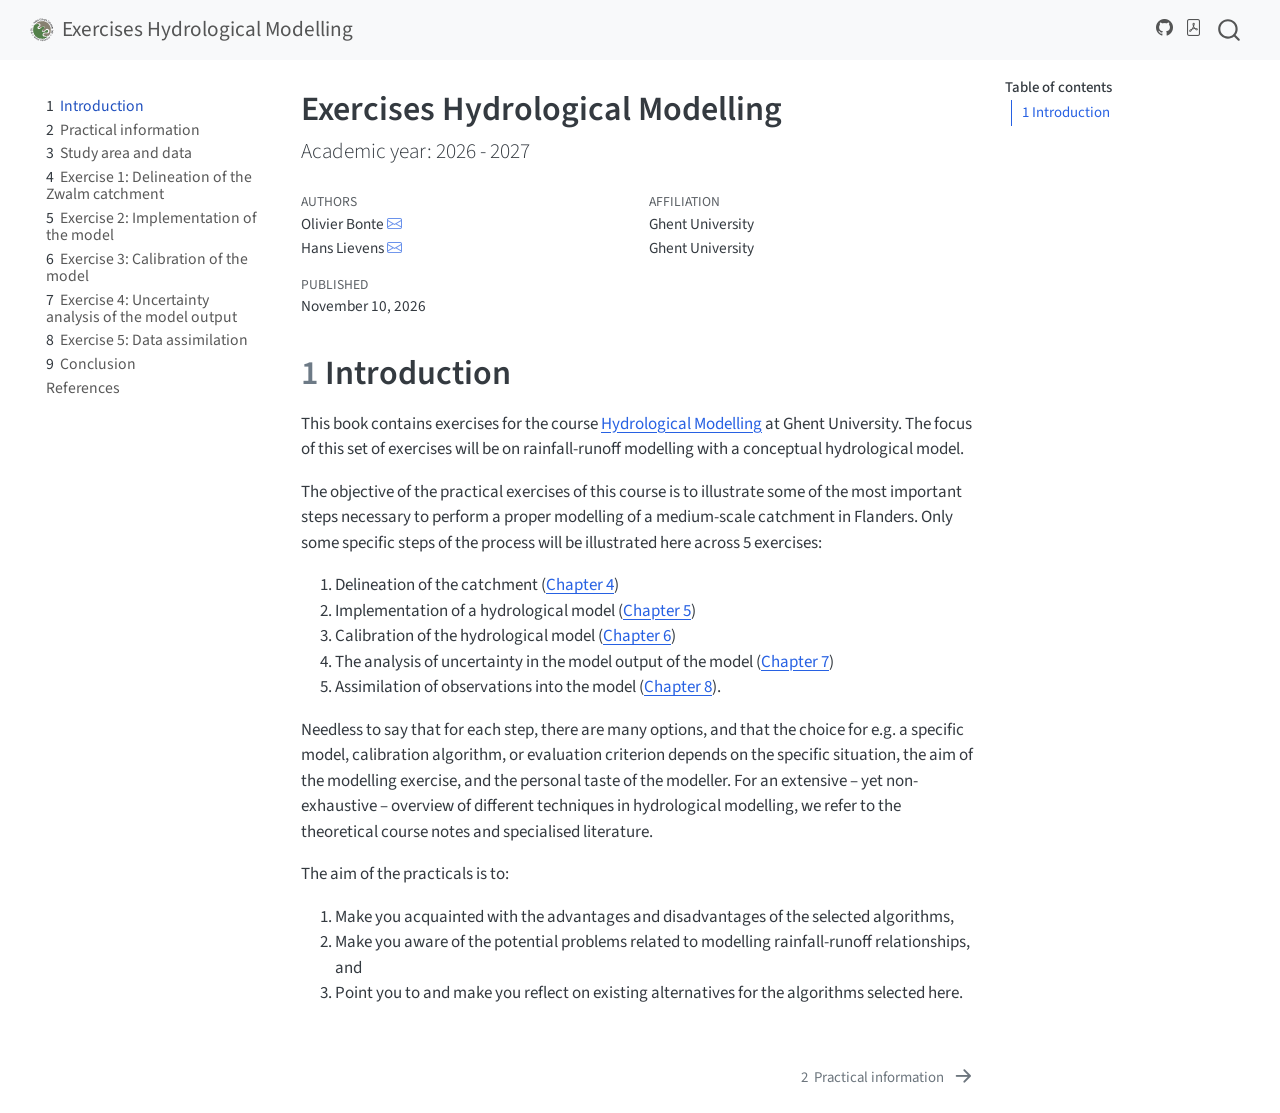
==== commit 6a4ce0f5: "Built site for gh-pages" ====
--- a/index.html
+++ b/index.html
@@ -8,7 +8,7 @@
 
 <meta name="author" content="Olivier Bonte">
 <meta name="author" content="Hans Lievens">
-<meta name="dcterms.date" content="2026-11-06">
+<meta name="dcterms.date" content="2026-11-10">
 
 <title>Exercises Hydrological Modelling</title>
 <style>
@@ -232,7 +232,7 @@
     <div>
     <div class="quarto-title-meta-heading">Published</div>
     <div class="quarto-title-meta-contents">
-      <p class="date">November 6, 2026</p>
+      <p class="date">November 10, 2026</p>
     </div>
   </div>
   
@@ -354,6 +354,11 @@
           if (link.dataset.originalHref !== undefined) {
             link.href = link.dataset.originalHref;
           }
+            // target, if specified
+            link.setAttribute("target", "_blank");
+            if (link.getAttribute("rel") === null) {
+              link.setAttribute("rel", "noopener");
+            }
         }
       }
     function tippyHover(el, contentFn, onTriggerFn, onUntriggerFn) {
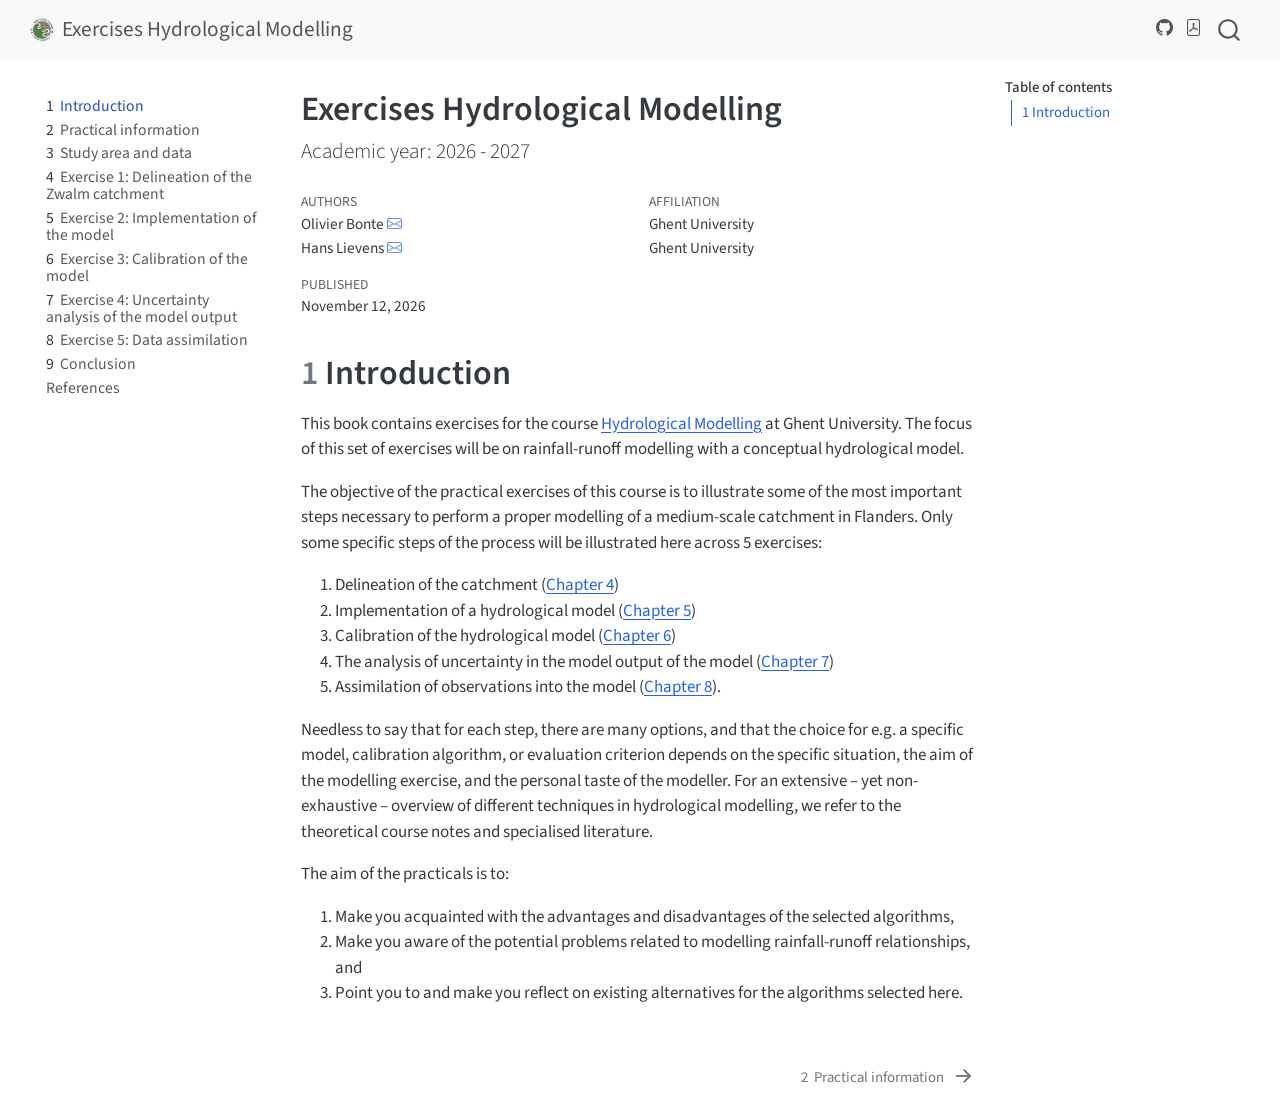
==== commit 81587de0: "Built site for gh-pages" ====
--- a/index.html
+++ b/index.html
@@ -8,7 +8,7 @@
 
 <meta name="author" content="Olivier Bonte">
 <meta name="author" content="Hans Lievens">
-<meta name="dcterms.date" content="2026-11-10">
+<meta name="dcterms.date" content="2026-11-12">
 
 <title>Exercises Hydrological Modelling</title>
 <style>
@@ -232,7 +232,7 @@
     <div>
     <div class="quarto-title-meta-heading">Published</div>
     <div class="quarto-title-meta-contents">
-      <p class="date">November 10, 2026</p>
+      <p class="date">November 12, 2026</p>
     </div>
   </div>
   
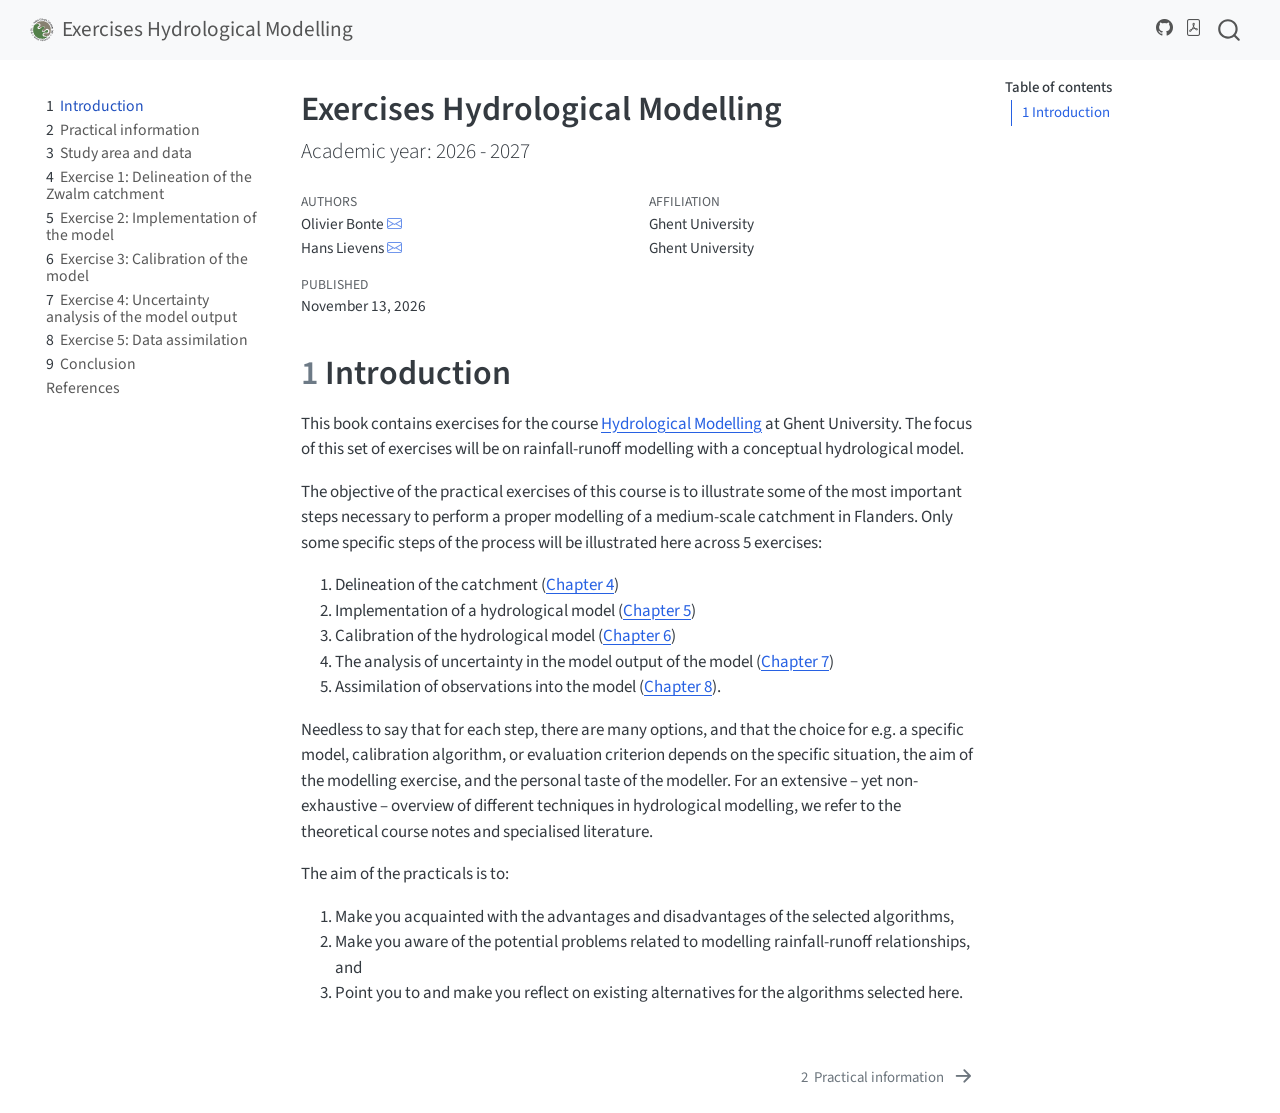
==== commit de459fda: "Built site for gh-pages" ====
--- a/index.html
+++ b/index.html
@@ -8,7 +8,7 @@
 
 <meta name="author" content="Olivier Bonte">
 <meta name="author" content="Hans Lievens">
-<meta name="dcterms.date" content="2026-11-12">
+<meta name="dcterms.date" content="2026-11-13">
 
 <title>Exercises Hydrological Modelling</title>
 <style>
@@ -232,7 +232,7 @@
     <div>
     <div class="quarto-title-meta-heading">Published</div>
     <div class="quarto-title-meta-contents">
-      <p class="date">November 12, 2026</p>
+      <p class="date">November 13, 2026</p>
     </div>
   </div>
   
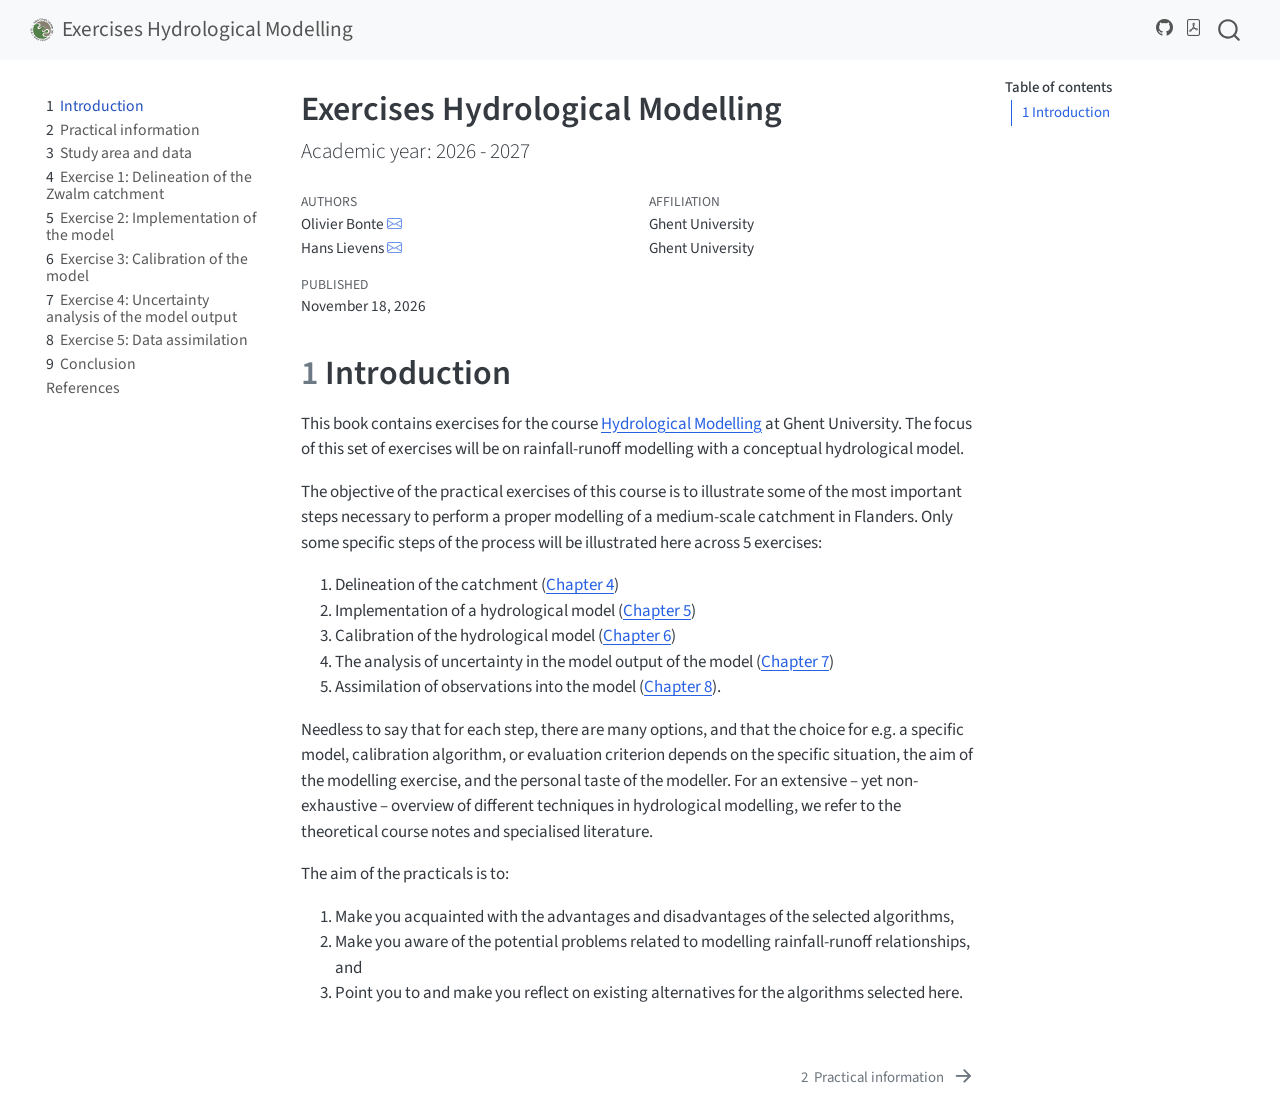
==== commit 15158da0: "Built site for gh-pages" ====
--- a/index.html
+++ b/index.html
@@ -8,7 +8,7 @@
 
 <meta name="author" content="Olivier Bonte">
 <meta name="author" content="Hans Lievens">
-<meta name="dcterms.date" content="2026-11-13">
+<meta name="dcterms.date" content="2026-11-18">
 
 <title>Exercises Hydrological Modelling</title>
 <style>
@@ -232,7 +232,7 @@
     <div>
     <div class="quarto-title-meta-heading">Published</div>
     <div class="quarto-title-meta-contents">
-      <p class="date">November 13, 2026</p>
+      <p class="date">November 18, 2026</p>
     </div>
   </div>
   
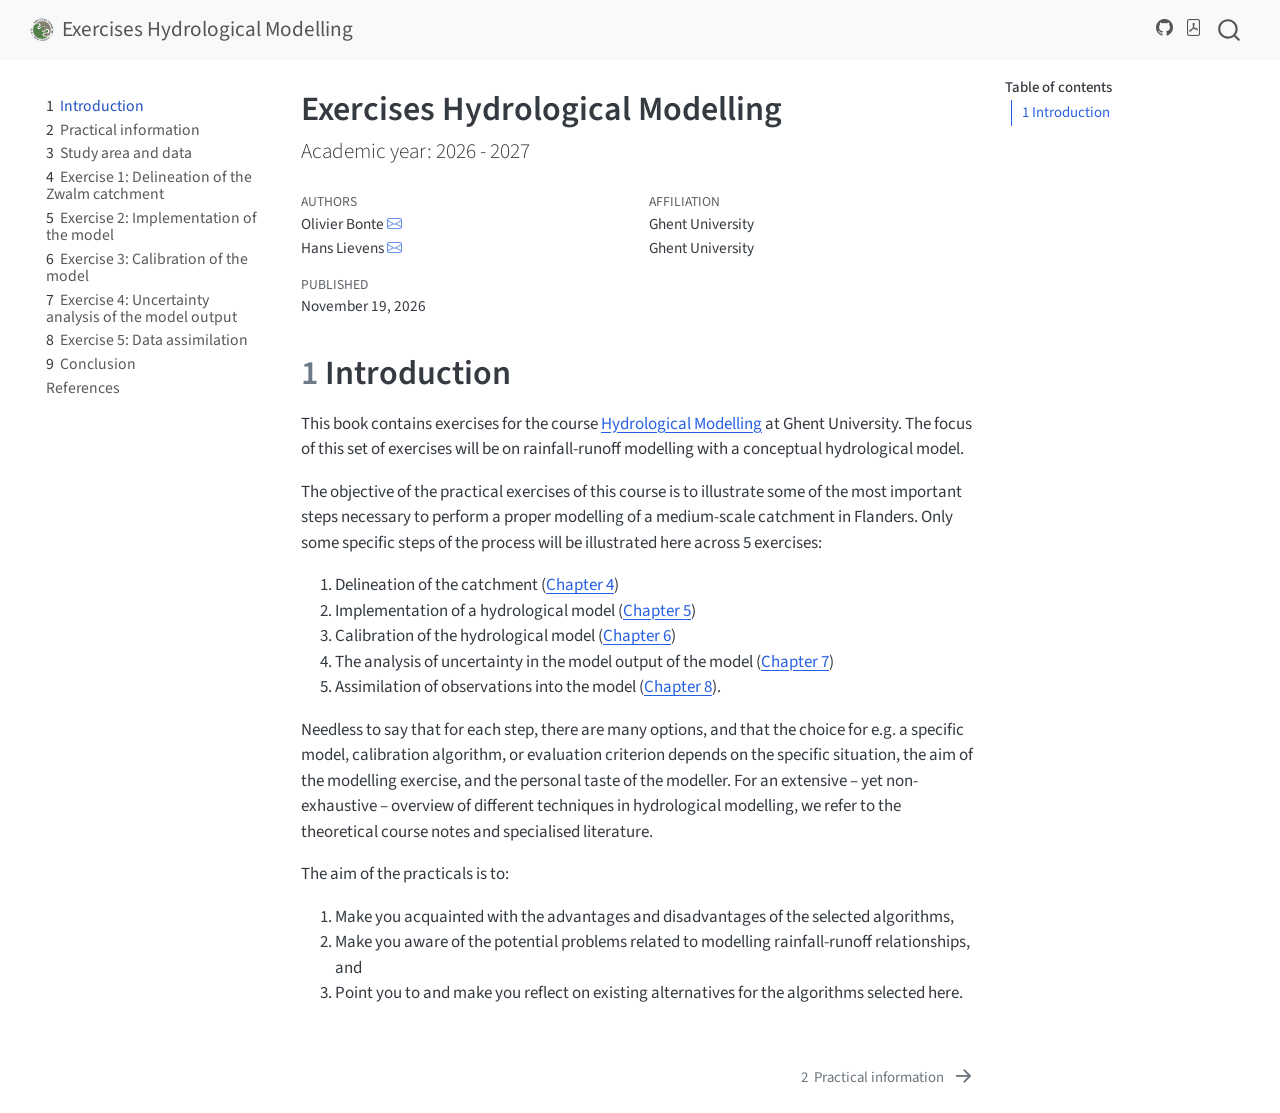
==== commit 577498c9: "Built site for gh-pages" ====
--- a/index.html
+++ b/index.html
@@ -8,7 +8,7 @@
 
 <meta name="author" content="Olivier Bonte">
 <meta name="author" content="Hans Lievens">
-<meta name="dcterms.date" content="2026-11-18">
+<meta name="dcterms.date" content="2026-11-19">
 
 <title>Exercises Hydrological Modelling</title>
 <style>
@@ -232,7 +232,7 @@
     <div>
     <div class="quarto-title-meta-heading">Published</div>
     <div class="quarto-title-meta-contents">
-      <p class="date">November 18, 2026</p>
+      <p class="date">November 19, 2026</p>
     </div>
   </div>
   
